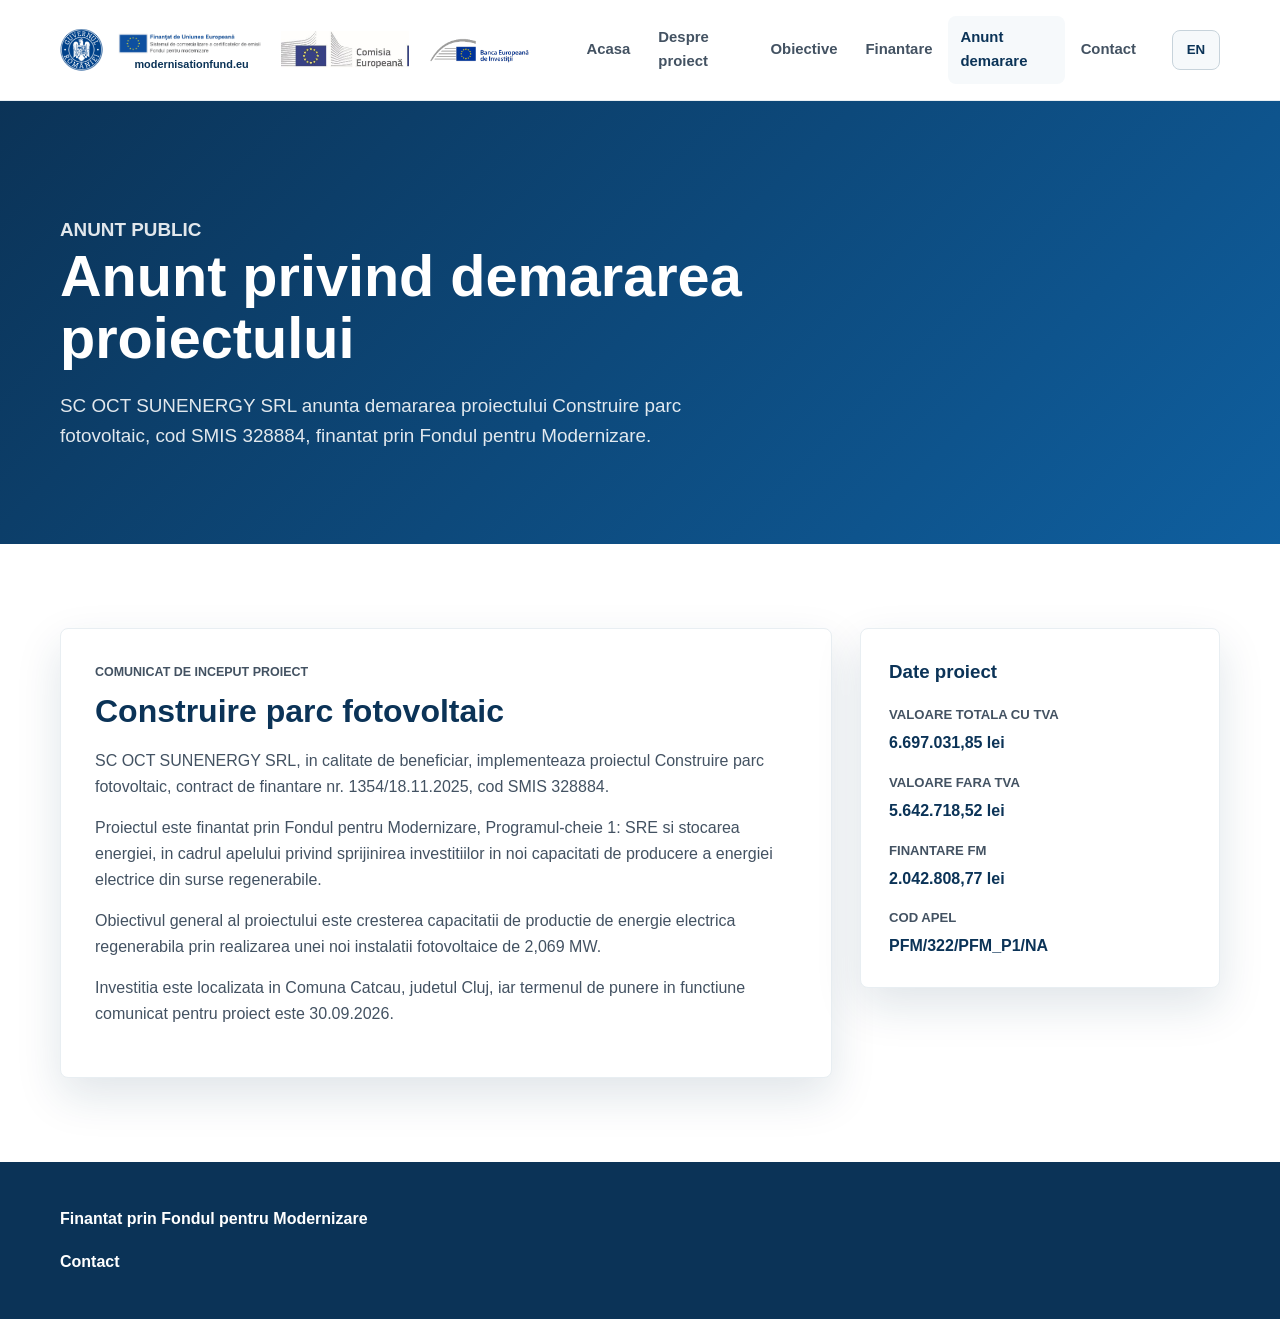
==== anunt-demarare.html @ 60f5744f "Update funding identity and project details" ====
<!doctype html>
<html lang="ro">
  <head>
    <meta charset="utf-8">
    <meta name="viewport" content="width=device-width, initial-scale=1">
    <title>Anunt demarare proiect | Construire parc fotovoltaic</title>
    <meta name="description" content="Anunt privind demararea proiectului Construire parc fotovoltaic, finantat prin Fondul pentru Modernizare.">
    <link rel="stylesheet" href="assets/css/styles.css">
  </head>
  <body>
    <header class="site-header">
      <div class="brand brand-logos" aria-label="Identitate vizuala Fondul pentru Modernizare"><img src="assets/images/logos/guvernul-romaniei.png" alt="Guvernul Romaniei"><a class="fm-mark" href="https://modernisationfund.eu/" target="_blank" rel="noopener"><img src="assets/images/logos/fond-modernizare.png" alt="Fondul pentru Modernizare"><span>modernisationfund.eu</span></a><img src="assets/images/logos/comisia-europeana.jpg" alt="Comisia Europeana"><img src="assets/images/logos/bei.png" alt="Banca Europeana de Investitii"></div>
      <button class="nav-toggle" type="button" aria-expanded="false" aria-controls="main-menu"><span class="sr-only">Deschide meniul</span><span></span><span></span><span></span></button>
      <nav class="main-nav" id="main-menu" aria-label="Navigatie principala">
        <a href="index.html">Acasa</a><a href="despre-proiect.html">Despre proiect</a><a href="obiective.html">Obiective</a><a href="finantare.html">Finantare</a><a href="anunt-demarare.html" aria-current="page">Anunt demarare</a><a href="contact.html">Contact</a>
      </nav>
    </header>
    <main>
      <section class="page-hero">
        <p class="eyebrow">Anunt public</p>
        <h1>Anunt privind demararea proiectului</h1>
        <p>SC OCT SUNENERGY SRL anunta demararea proiectului Construire parc fotovoltaic, cod SMIS 328884, finantat prin Fondul pentru Modernizare.</p>
      </section>
      <section class="section announcement-layout">
        <div class="announcement-card">
          <p class="eyebrow">Comunicat de inceput proiect</p>
          <h2>Construire parc fotovoltaic</h2>
          <p>SC OCT SUNENERGY SRL, in calitate de beneficiar, implementeaza proiectul Construire parc fotovoltaic, contract de finantare nr. 1354/18.11.2025, cod SMIS 328884.</p>
          <p>Proiectul este finantat prin Fondul pentru Modernizare, Programul-cheie 1: SRE si stocarea energiei, in cadrul apelului privind sprijinirea investitiilor in noi capacitati de producere a energiei electrice din surse regenerabile.</p>
          <p>Obiectivul general al proiectului este cresterea capacitatii de productie de energie electrica regenerabila prin realizarea unei noi instalatii fotovoltaice de 2,069 MW.</p>
          <p>Investitia este localizata in Comuna Catcau, judetul Cluj, iar termenul de punere in functiune comunicat pentru proiect este 30.09.2026.</p>
        </div>
        <aside class="announcement-side">
          <h3>Date proiect</h3>
          <dl>
            <dt>Valoare totala cu TVA</dt><dd>6.697.031,85 lei</dd>
            <dt>Valoare fara TVA</dt><dd>5.642.718,52 lei</dd>
            <dt>Finantare FM</dt><dd>2.042.808,77 lei</dd>
            <dt>Cod apel</dt><dd>PFM/322/PFM_P1/NA</dd>
          </dl>
        </aside>
      </section>
    </main>
    <footer class="site-footer">
      <p class="funding-note">Finantat prin Fondul pentru Modernizare</p>
      <nav aria-label="Navigatie secundara"><a href="contact.html">Contact</a></nav>
    </footer>
    <script src="assets/js/main.js"></script>
  </body>
</html>
---- assets/css/styles.css ----
:root {
  --white: #ffffff;
  --green: #1f9d55;
  --green-dark: #13743d;
  --blue: #0f5f9f;
  --blue-dark: #0b3357;
  --gray-50: #f6f9fb;
  --gray-100: #e8eef2;
  --gray-300: #c7d3db;
  --gray-700: #435262;
  --gray-900: #172533;
  --shadow: 0 18px 45px rgba(15, 51, 87, 0.13);
  --radius: 8px;
  --container: 1160px;
}

* {
  box-sizing: border-box;
}

html {
  scroll-behavior: smooth;
}

body {
  margin: 0;
  color: var(--gray-900);
  font-family: Arial, Helvetica, sans-serif;
  line-height: 1.6;
  background: var(--white);
}

img {
  display: block;
  max-width: 100%;
}

a {
  color: inherit;
  text-decoration: none;
}

.sr-only,
.hidden-field {
  position: absolute;
  width: 1px;
  height: 1px;
  padding: 0;
  margin: -1px;
  overflow: hidden;
  clip: rect(0, 0, 0, 0);
  white-space: nowrap;
  border: 0;
}

.site-header {
  position: sticky;
  top: 0;
  z-index: 20;
  display: flex;
  align-items: center;
  justify-content: space-between;
  gap: 24px;
  min-height: 76px;
  padding: 16px max(24px, calc((100vw - var(--container)) / 2));
  background: rgba(255, 255, 255, 0.94);
  border-bottom: 1px solid var(--gray-100);
  backdrop-filter: blur(14px);
}

.brand {
  display: inline-flex;
  align-items: center;
  gap: 10px;
  color: var(--blue-dark);
  font-weight: 700;
}

.brand-logos {
  gap: 14px;
  flex: 0 0 auto;
  max-width: 520px;
  overflow: hidden;
}

.brand-logos img {
  display: block;
  width: auto;
  max-width: 128px;
  height: 42px;
  object-fit: contain;
}

.brand-logos img:last-child {
  max-width: 128px;
}

.brand-logos > img:first-child {
  max-width: 48px;
}

.fm-mark {
  display: grid;
  gap: 2px;
  justify-items: center;
  color: var(--blue-dark);
  font-size: 0.68rem;
  font-weight: 800;
}

.fm-mark img {
  max-width: 150px;
  height: 28px;
}

.fm-mark span {
  line-height: 1;
}

/* Guard against stale cached markup from the removed logo strip. */
.logo-strip {
  display: none !important;
}

.main-nav {
  display: flex;
  align-items: center;
  gap: 4px;
}

.main-nav a {
  padding: 10px 12px;
  border-radius: var(--radius);
  color: var(--gray-700);
  font-weight: 700;
  font-size: 0.93rem;
}

.main-nav a:hover,
.main-nav a[aria-current="page"] {
  color: var(--blue-dark);
  background: var(--gray-50);
}

.nav-toggle {
  display: none;
  width: 44px;
  height: 44px;
  border: 1px solid var(--gray-300);
  border-radius: var(--radius);
  background: var(--white);
}

.nav-toggle span:not(.sr-only) {
  display: block;
  width: 20px;
  height: 2px;
  margin: 4px auto;
  background: var(--blue-dark);
}

.language-toggle {
  min-width: 48px;
  min-height: 40px;
  padding: 8px 12px;
  color: var(--blue-dark);
  background: var(--gray-50);
  border: 1px solid var(--gray-300);
  border-radius: var(--radius);
  font-weight: 800;
  cursor: pointer;
}

.language-toggle:hover {
  color: var(--white);
  background: var(--blue);
  border-color: var(--blue);
}

.hero {
  position: relative;
  min-height: 680px;
  display: grid;
  align-items: end;
  isolation: isolate;
  overflow: hidden;
  background: var(--blue-dark);
}

.hero-media {
  position: absolute;
  inset: 0;
  z-index: -2;
  background-image: url("../images/hero-panouri-fotovoltaice.png");
  background-size: cover;
  background-position: center;
}

.hero::after {
  position: absolute;
  inset: 0;
  z-index: -1;
  content: "";
  background: linear-gradient(90deg, rgba(7, 30, 52, 0.86), rgba(7, 30, 52, 0.42) 58%, rgba(7, 30, 52, 0.12));
}

.hero-content {
  width: min(var(--container), calc(100% - 48px));
  margin: 0 auto;
  padding: 0 0 84px;
  color: var(--white);
}

.hero h1,
.page-hero h1 {
  max-width: 840px;
  margin: 0;
  line-height: 1.08;
  font-size: 3.6rem;
  letter-spacing: 0;
}

.hero-lead,
.page-hero p {
  max-width: 680px;
  margin: 22px 0 0;
  color: rgba(255, 255, 255, 0.88);
  font-size: 1.18rem;
}

.hero-actions {
  display: flex;
  flex-wrap: wrap;
  gap: 14px;
  margin-top: 32px;
}

.button {
  display: inline-flex;
  align-items: center;
  justify-content: center;
  min-height: 48px;
  padding: 12px 20px;
  border: 1px solid transparent;
  border-radius: var(--radius);
  font-weight: 700;
  cursor: pointer;
}

.button-primary {
  color: var(--white);
  background: var(--green);
}

.button-primary:hover {
  background: var(--green-dark);
}

.button-secondary {
  color: var(--white);
  border-color: rgba(255, 255, 255, 0.54);
}

.button-light {
  color: var(--blue-dark);
  background: var(--white);
}

.eyebrow {
  margin: 0 0 10px;
  color: var(--green);
  font-size: 0.78rem;
  font-weight: 800;
  letter-spacing: 0;
  text-transform: uppercase;
}

.section {
  width: min(var(--container), calc(100% - 48px));
  margin: 0 auto;
  padding: 84px 0;
}

.section-soft {
  width: 100%;
  max-width: none;
  padding: 84px max(24px, calc((100vw - var(--container)) / 2));
  background: var(--gray-50);
}

.section-heading {
  max-width: 720px;
  margin-bottom: 32px;
}

.section h2,
.section-soft h2,
.cta-band h2 {
  margin: 0;
  color: var(--blue-dark);
  line-height: 1.18;
  font-size: 2rem;
}

.info-grid,
.cards {
  display: grid;
  grid-template-columns: repeat(4, 1fr);
  gap: 18px;
}

.cards {
  grid-template-columns: repeat(3, 1fr);
}

.info-panel,
.card,
.summary-box,
.funding-card {
  background: var(--white);
  border: 1px solid var(--gray-100);
  border-radius: var(--radius);
  box-shadow: var(--shadow);
}

.summary-box {
  position: relative;
  overflow: hidden;
  padding: 30px;
}

.summary-box::before {
  position: absolute;
  inset: 0 auto 0 0;
  width: 5px;
  content: "";
  background: linear-gradient(180deg, var(--green), var(--blue));
}

.info-panel {
  min-height: 136px;
  padding: 22px;
}

.info-panel span,
.summary-box dt,
.funding-card dt {
  display: block;
  color: var(--gray-700);
  font-size: 0.9rem;
}

.info-panel strong {
  display: block;
  margin-top: 12px;
  color: var(--blue-dark);
  font-size: 1.08rem;
}

.card {
  min-height: 244px;
  padding: 26px;
}

.card-icon {
  display: grid;
  place-items: center;
  width: 44px;
  height: 44px;
  margin-bottom: 18px;
  color: var(--white);
  background: var(--blue);
  border-radius: var(--radius);
  font-weight: 800;
}

.card h3,
.summary-box h3,
.funding-card h3 {
  margin: 0 0 10px;
  color: var(--blue-dark);
  line-height: 1.25;
}

.summary-box h3 {
  margin-bottom: 18px;
  padding-bottom: 16px;
  border-bottom: 1px solid var(--gray-100);
  font-size: 1.35rem;
}

.card p,
.content-page p,
.two-column p,
.funding-layout p {
  margin: 0 0 14px;
  color: var(--gray-700);
}

.cta-band {
  width: min(var(--container), calc(100% - 48px));
  margin: 0 auto 84px;
  display: flex;
  align-items: center;
  justify-content: space-between;
  gap: 24px;
  padding: 34px;
  color: var(--white);
  background: linear-gradient(135deg, var(--blue-dark), var(--blue) 58%, var(--green));
  border-radius: var(--radius);
}

.cta-band .eyebrow,
.cta-band h2 {
  color: var(--white);
}

.page-hero {
  padding: 92px max(24px, calc((100vw - var(--container)) / 2));
  color: var(--white);
  background: linear-gradient(135deg, var(--blue-dark), var(--blue));
}

.page-hero p {
  color: rgba(255, 255, 255, 0.88);
}

.two-column,
.funding-layout,
.contact-layout {
  display: grid;
  grid-template-columns: minmax(0, 1fr) 390px;
  gap: 34px;
  align-items: start;
}

.funding-overview {
  display: grid;
  grid-template-columns: minmax(0, 1fr) 420px;
  gap: 36px;
  align-items: center;
}

.funding-copy {
  max-width: 720px;
}

.funding-media {
  margin: 0;
  overflow: hidden;
  border-radius: var(--radius);
  box-shadow: var(--shadow);
}

.funding-media img {
  width: 100%;
  aspect-ratio: 4 / 3;
  object-fit: cover;
}

.funding-facts {
  display: grid;
  grid-template-columns: repeat(4, 1fr);
  gap: 18px;
}

.detail-list {
  display: grid;
  gap: 14px;
}

.detail-list article {
  padding: 22px 24px;
  background: var(--white);
  border: 1px solid var(--gray-100);
  border-left: 5px solid var(--green);
  border-radius: var(--radius);
  box-shadow: var(--shadow);
}

.detail-list span {
  display: block;
  margin-bottom: 8px;
  color: var(--blue-dark);
  font-size: 0.9rem;
  font-weight: 800;
  text-transform: uppercase;
}

.detail-list p {
  margin: 0;
  color: var(--gray-700);
}

.timeline-list {
  display: grid;
  gap: 14px;
  padding: 0;
  margin: 0;
  counter-reset: activity;
  list-style: none;
}

.timeline-list li {
  position: relative;
  min-height: 72px;
  padding: 20px 20px 20px 72px;
  background: var(--white);
  border: 1px solid var(--gray-100);
  border-radius: var(--radius);
  box-shadow: var(--shadow);
}

.timeline-list li::before {
  position: absolute;
  top: 18px;
  left: 20px;
  display: grid;
  place-items: center;
  width: 34px;
  height: 34px;
  color: var(--white);
  background: var(--green);
  border-radius: 50%;
  counter-increment: activity;
  content: counter(activity);
  font-weight: 800;
}

.indicator-grid {
  display: grid;
  grid-template-columns: repeat(5, 1fr);
  gap: 16px;
}

.indicator-grid article {
  padding: 22px;
  background: var(--white);
  border: 1px solid var(--gray-100);
  border-radius: var(--radius);
  box-shadow: var(--shadow);
}

.indicator-grid span {
  display: inline-flex;
  margin-bottom: 12px;
  padding: 4px 8px;
  color: var(--green-dark);
  background: #eaf7ef;
  border-radius: 999px;
  font-size: 0.78rem;
  font-weight: 800;
}

.indicator-grid strong {
  display: block;
  color: var(--blue-dark);
  font-size: 1.15rem;
}

.indicator-grid p {
  margin: 10px 0 0;
  color: var(--gray-700);
  font-size: 0.94rem;
}

.announcement-layout {
  display: grid;
  grid-template-columns: minmax(0, 1fr) 360px;
  gap: 28px;
  align-items: start;
}

.announcement-card,
.announcement-side {
  background: var(--white);
  border: 1px solid var(--gray-100);
  border-radius: var(--radius);
  box-shadow: var(--shadow);
}

.announcement-card {
  padding: 34px;
}

.announcement-card h2,
.announcement-side h3 {
  margin: 0 0 18px;
  color: var(--blue-dark);
}

.announcement-card p {
  color: var(--gray-700);
}

.announcement-side {
  padding: 28px;
}

.announcement-side dl {
  margin: 0;
}

.announcement-side dt {
  margin-top: 16px;
  color: var(--gray-700);
  font-size: 0.82rem;
  font-weight: 800;
  text-transform: uppercase;
}

.announcement-side dt:first-of-type {
  margin-top: 0;
}

.announcement-side dd {
  margin: 5px 0 0;
  color: var(--blue-dark);
  font-weight: 800;
}

.summary-box dl,
.funding-card dl {
  margin: 0;
}

.funding-card dd {
  margin: 4px 0 18px;
  color: var(--blue-dark);
  font-weight: 800;
}

.summary-box dl {
  display: grid;
}

.summary-box dt {
  margin-top: 16px;
  color: var(--gray-700);
  font-size: 0.78rem;
  font-weight: 800;
  text-transform: uppercase;
}

.summary-box dt:first-of-type {
  margin-top: 0;
}

.summary-box dd {
  margin: 5px 0 0;
  padding-bottom: 16px;
  color: var(--blue-dark);
  border-bottom: 1px solid var(--gray-100);
  font-size: 1.03rem;
  font-weight: 800;
}

.summary-box dd:last-child {
  padding-bottom: 0;
  border-bottom: 0;
}

.check-list {
  display: grid;
  grid-template-columns: repeat(2, 1fr);
  gap: 16px;
  padding: 0;
  margin: 0;
  list-style: none;
}

.check-list li {
  min-height: 82px;
  padding: 18px 18px 18px 46px;
  position: relative;
  background: var(--white);
  border: 1px solid var(--gray-100);
  border-radius: var(--radius);
}

.check-list li::before {
  position: absolute;
  left: 18px;
  color: var(--green);
  content: "+";
  font-weight: 800;
}

.objective-main {
  max-width: 820px;
  margin-bottom: 34px;
  padding: 30px;
  background: var(--gray-50);
  border-left: 5px solid var(--green);
  border-radius: var(--radius);
}

.gallery-grid {
  display: grid;
  grid-template-columns: repeat(2, 1fr);
  gap: 22px;
}

.gallery-item {
  margin: 0;
  overflow: hidden;
  background: var(--white);
  border: 1px solid var(--gray-100);
  border-radius: var(--radius);
  box-shadow: var(--shadow);
}

.gallery-item img,
.placeholder-image {
  aspect-ratio: 16 / 10;
}

.gallery-item img {
  width: 100%;
  height: 100%;
  object-fit: cover;
}

.placeholder-image {
  display: grid;
  place-items: center;
  color: var(--gray-700);
  background: linear-gradient(135deg, var(--gray-50), #eef7f1);
  font-weight: 800;
}

.gallery-item figcaption {
  padding: 14px 16px;
  color: var(--gray-700);
  font-size: 0.95rem;
}

.contact-details {
  padding: 0 0 24px;
}

.contact-list {
  padding: 0;
  margin: 22px 0 0;
  list-style: none;
}

.contact-list li {
  padding: 14px 0;
  border-bottom: 1px solid var(--gray-100);
}

.content-page {
  max-width: 850px;
}

.content-page h2 {
  margin-top: 34px;
}

.site-footer {
  padding: 44px max(24px, calc((100vw - var(--container)) / 2));
  color: var(--white);
  background: var(--blue-dark);
}

.site-footer p {
  max-width: 900px;
  margin: 0 0 18px;
  color: rgba(255, 255, 255, 0.82);
}

.site-footer .funding-note {
  color: var(--white);
  font-weight: 800;
}

.site-footer nav {
  display: flex;
  flex-wrap: wrap;
  gap: 18px;
}

.site-footer a {
  color: var(--white);
  font-weight: 700;
}

@media (max-width: 960px) {
  .nav-toggle {
    display: block;
  }

  .language-toggle {
    margin-left: auto;
  }

  .main-nav {
    position: absolute;
    top: 76px;
    left: 0;
    right: 0;
    display: none;
    flex-direction: column;
    align-items: stretch;
    padding: 10px 24px 24px;
    background: var(--white);
    border-bottom: 1px solid var(--gray-100);
  }

  .main-nav.is-open {
    display: flex;
  }

  .hero {
    min-height: 620px;
  }

  .hero h1,
  .page-hero h1 {
    font-size: 2.6rem;
  }

  .info-grid,
  .cards,
  .check-list,
  .two-column,
  .funding-overview,
  .funding-facts,
  .indicator-grid,
  .announcement-layout,
  .funding-layout,
  .contact-layout {
    grid-template-columns: 1fr 1fr;
  }

  .two-column,
  .funding-layout,
  .contact-layout {
    align-items: stretch;
  }
}

@media (max-width: 680px) {
  .site-header {
    padding-inline: 18px;
  }

  .brand span:last-child {
    max-width: 170px;
  }

  .brand-logos {
    gap: 10px;
    max-width: 270px;
  }

  .brand-logos img {
    max-width: 82px;
    height: 30px;
  }

  .brand-logos img:last-child {
    max-width: 82px;
  }

  .brand-logos > img:first-child {
    max-width: 34px;
  }

  .fm-mark img {
    max-width: 96px;
    height: 22px;
  }

  .fm-mark span {
    display: none;
  }

  .hero {
    min-height: 620px;
  }

  .hero::after {
    background: linear-gradient(180deg, rgba(7, 30, 52, 0.34), rgba(7, 30, 52, 0.88));
  }

  .hero-content,
  .section,
  .cta-band {
    width: calc(100% - 36px);
  }

  .hero-content {
    padding-bottom: 46px;
  }

  .hero h1,
  .page-hero h1 {
    font-size: 2.1rem;
  }

  .hero-lead,
  .page-hero p {
    font-size: 1rem;
  }

  .info-grid,
  .cards,
  .check-list,
  .two-column,
  .funding-overview,
  .funding-facts,
  .indicator-grid,
  .announcement-layout,
  .funding-layout,
  .contact-layout,
  .gallery-grid {
    grid-template-columns: 1fr;
  }

  .section,
  .section-soft {
    padding-top: 58px;
    padding-bottom: 58px;
  }

  .section-soft,
  .page-hero,
  .site-footer {
    padding-left: 18px;
    padding-right: 18px;
  }

  .cta-band {
    flex-direction: column;
    align-items: flex-start;
    margin-bottom: 58px;
    padding: 24px;
  }
}
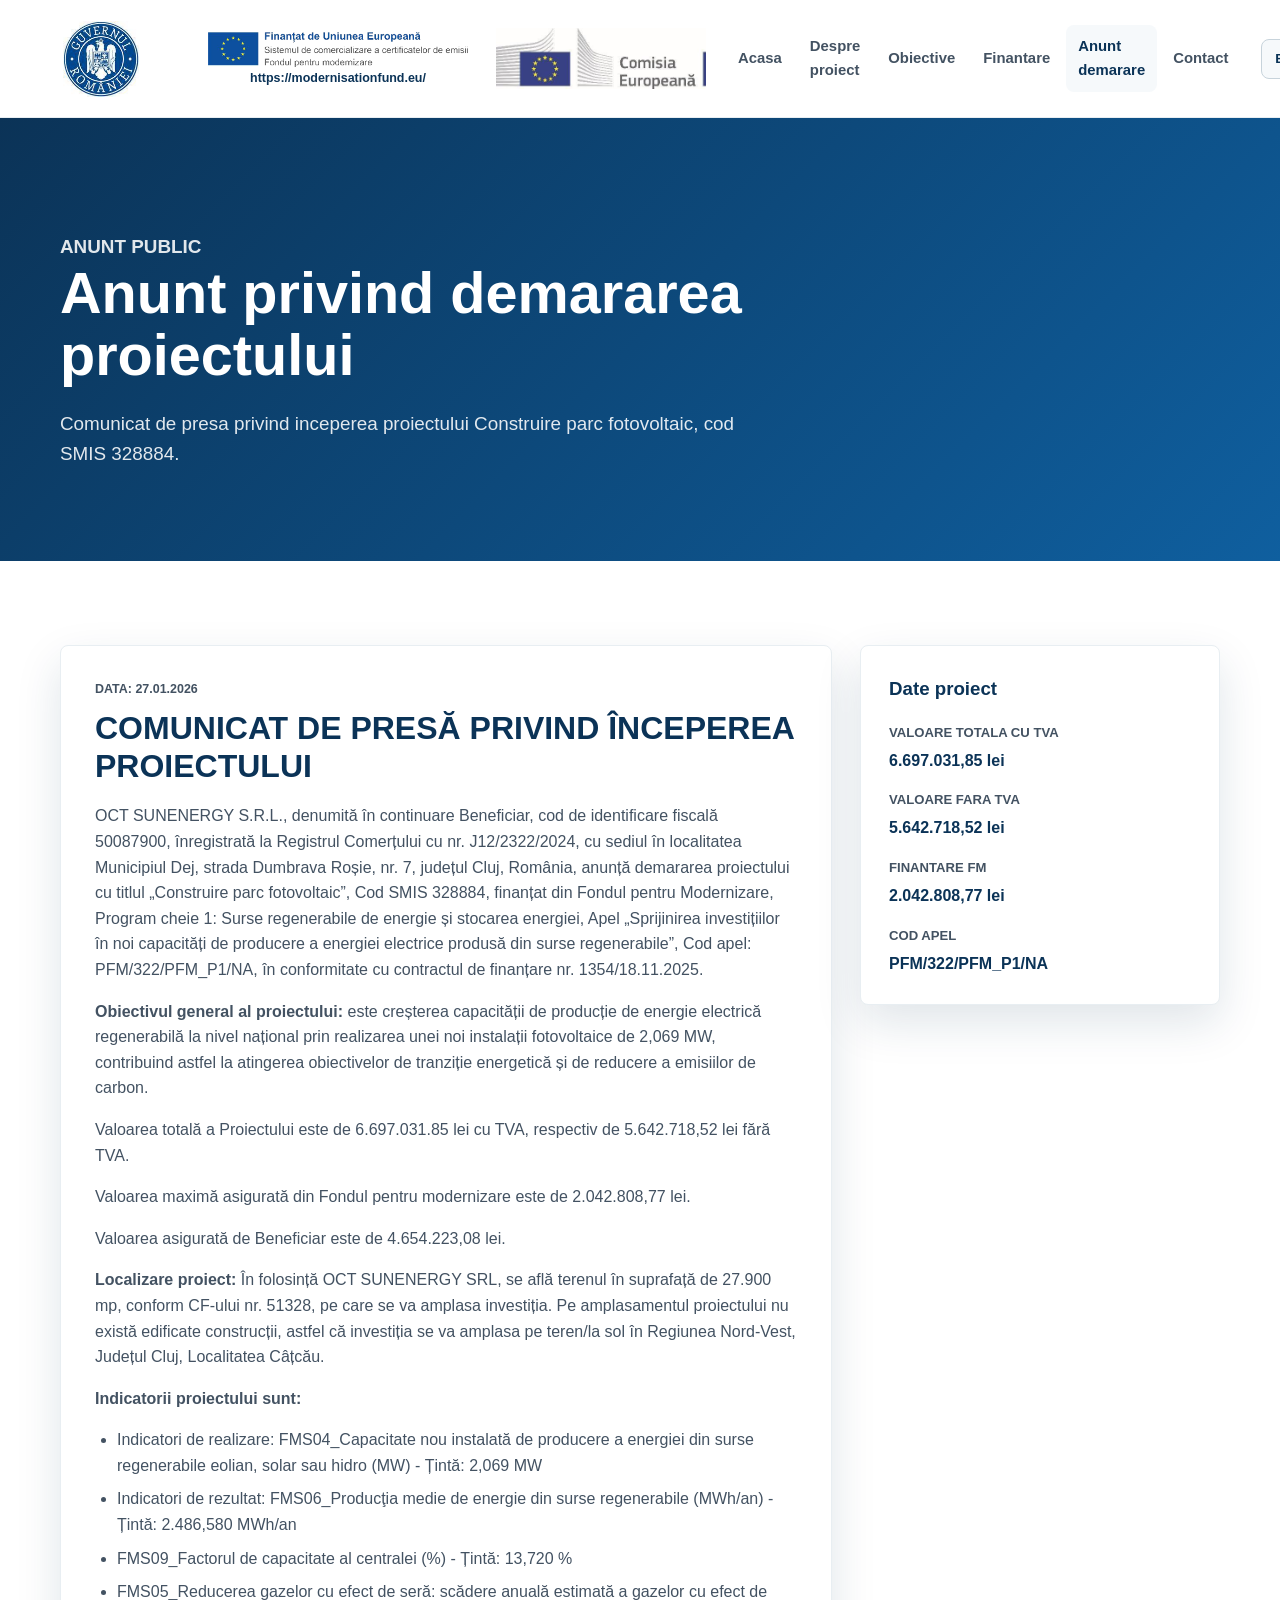
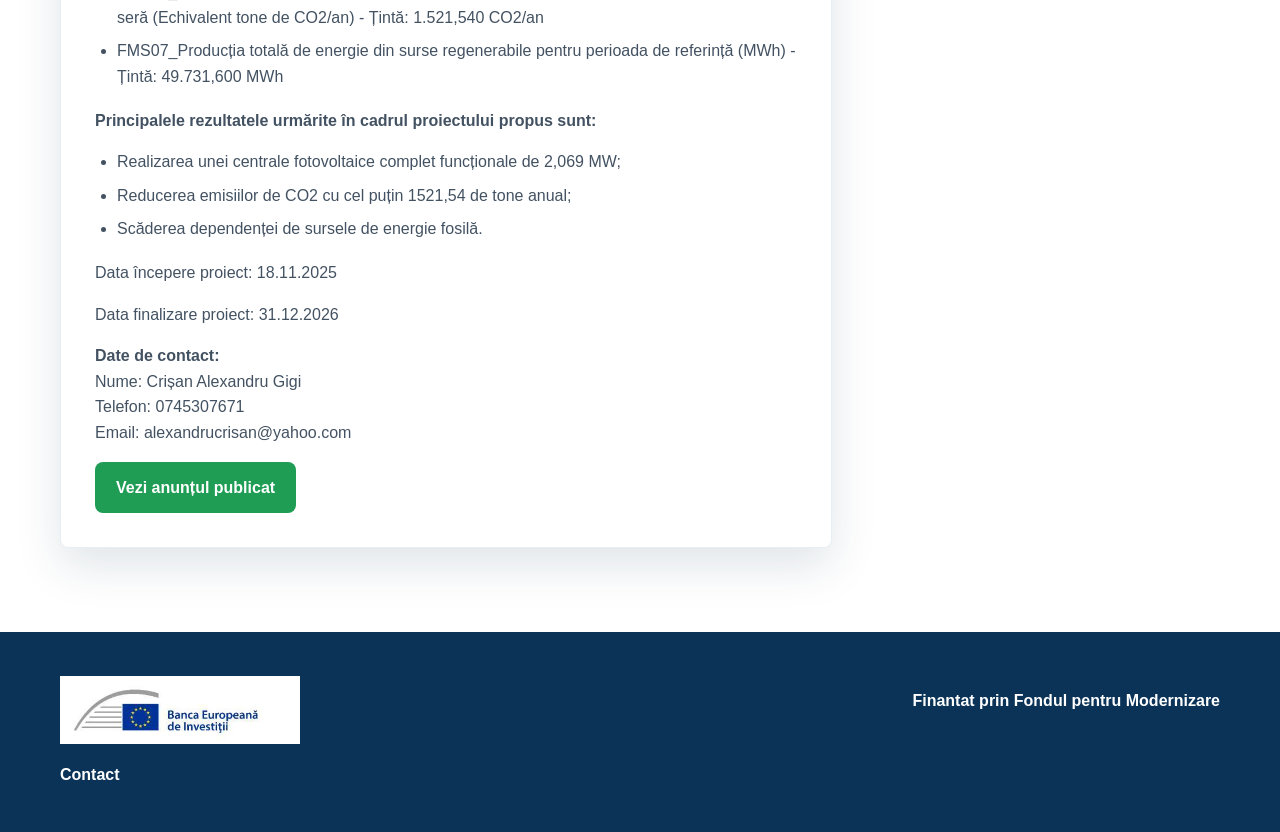
==== commit 1b88bbca: "Align visual identity and launch announcement" ====
--- a/anunt-demarare.html
+++ b/anunt-demarare.html
@@ -9,7 +9,7 @@
   </head>
   <body>
     <header class="site-header">
-      <div class="brand brand-logos" aria-label="Identitate vizuala Fondul pentru Modernizare"><img src="assets/images/logos/guvernul-romaniei.png" alt="Guvernul Romaniei"><a class="fm-mark" href="https://modernisationfund.eu/" target="_blank" rel="noopener"><img src="assets/images/logos/fond-modernizare.png" alt="Fondul pentru Modernizare"><span>modernisationfund.eu</span></a><img src="assets/images/logos/comisia-europeana.jpg" alt="Comisia Europeana"><img src="assets/images/logos/bei.png" alt="Banca Europeana de Investitii"></div>
+      <div class="visual-identity" aria-label="Identitate vizuala Fondul pentru Modernizare"><img class="logo-government" src="assets/images/logos/guvernul-romaniei.jpg" alt="Guvernul Romaniei"><a class="logo-fm" href="https://modernisationfund.eu/" target="_blank" rel="noopener"><img src="assets/images/logos/fond-modernizare-oficial.png" alt="Fondul pentru Modernizare"><span>https://modernisationfund.eu/</span></a><img class="logo-commission" src="assets/images/logos/comisia-europeana.jpg" alt="Comisia Europeana"></div>
       <button class="nav-toggle" type="button" aria-expanded="false" aria-controls="main-menu"><span class="sr-only">Deschide meniul</span><span></span><span></span><span></span></button>
       <nav class="main-nav" id="main-menu" aria-label="Navigatie principala">
         <a href="index.html">Acasa</a><a href="despre-proiect.html">Despre proiect</a><a href="obiective.html">Obiective</a><a href="finantare.html">Finantare</a><a href="anunt-demarare.html" aria-current="page">Anunt demarare</a><a href="contact.html">Contact</a>
@@ -19,16 +19,36 @@
       <section class="page-hero">
         <p class="eyebrow">Anunt public</p>
         <h1>Anunt privind demararea proiectului</h1>
-        <p>SC OCT SUNENERGY SRL anunta demararea proiectului Construire parc fotovoltaic, cod SMIS 328884, finantat prin Fondul pentru Modernizare.</p>
+        <p>Comunicat de presa privind inceperea proiectului Construire parc fotovoltaic, cod SMIS 328884.</p>
       </section>
       <section class="section announcement-layout">
         <div class="announcement-card">
-          <p class="eyebrow">Comunicat de inceput proiect</p>
-          <h2>Construire parc fotovoltaic</h2>
-          <p>SC OCT SUNENERGY SRL, in calitate de beneficiar, implementeaza proiectul Construire parc fotovoltaic, contract de finantare nr. 1354/18.11.2025, cod SMIS 328884.</p>
-          <p>Proiectul este finantat prin Fondul pentru Modernizare, Programul-cheie 1: SRE si stocarea energiei, in cadrul apelului privind sprijinirea investitiilor in noi capacitati de producere a energiei electrice din surse regenerabile.</p>
-          <p>Obiectivul general al proiectului este cresterea capacitatii de productie de energie electrica regenerabila prin realizarea unei noi instalatii fotovoltaice de 2,069 MW.</p>
-          <p>Investitia este localizata in Comuna Catcau, judetul Cluj, iar termenul de punere in functiune comunicat pentru proiect este 30.09.2026.</p>
+          <p class="eyebrow">Data: 27.01.2026</p>
+          <h2>COMUNICAT DE PRESĂ PRIVIND ÎNCEPEREA PROIECTULUI</h2>
+          <p>OCT SUNENERGY S.R.L., denumită în continuare Beneficiar, cod de identificare fiscală 50087900, înregistrată la Registrul Comerțului cu nr. J12/2322/2024, cu sediul în localitatea Municipiul Dej, strada Dumbrava Roșie, nr. 7, județul Cluj, România, anunță demararea proiectului cu titlul „Construire parc fotovoltaic”, Cod SMIS 328884, finanțat din Fondul pentru Modernizare, Program cheie 1: Surse regenerabile de energie și stocarea energiei, Apel „Sprijinirea investițiilor în noi capacități de producere a energiei electrice produsă din surse regenerabile”, Cod apel: PFM/322/PFM_P1/NA, în conformitate cu contractul de finanțare nr. 1354/18.11.2025.</p>
+          <p><strong>Obiectivul general al proiectului:</strong> este creșterea capacității de producție de energie electrică regenerabilă la nivel național prin realizarea unei noi instalații fotovoltaice de 2,069 MW, contribuind astfel la atingerea obiectivelor de tranziție energetică și de reducere a emisiilor de carbon.</p>
+          <p>Valoarea totală a Proiectului este de 6.697.031.85 lei cu TVA, respectiv de 5.642.718,52 lei fără TVA.</p>
+          <p>Valoarea maximă asigurată din Fondul pentru modernizare este de 2.042.808,77 lei.</p>
+          <p>Valoarea asigurată de Beneficiar este de 4.654.223,08 lei.</p>
+          <p><strong>Localizare proiect:</strong> În folosință OCT SUNENERGY SRL, se află terenul în suprafață de 27.900 mp, conform CF-ului nr. 51328, pe care se va amplasa investiția. Pe amplasamentul proiectului nu există edificate construcții, astfel că investiția se va amplasa pe teren/la sol în Regiunea Nord-Vest, Județul Cluj, Localitatea Câțcău.</p>
+          <p><strong>Indicatorii proiectului sunt:</strong></p>
+          <ul>
+            <li>Indicatori de realizare: FMS04_Capacitate nou instalată de producere a energiei din surse regenerabile eolian, solar sau hidro (MW) - Țintă: 2,069 MW</li>
+            <li>Indicatori de rezultat: FMS06_Producţia medie de energie din surse regenerabile (MWh/an) - Țintă: 2.486,580 MWh/an</li>
+            <li>FMS09_Factorul de capacitate al centralei (%) - Țintă: 13,720 %</li>
+            <li>FMS05_Reducerea gazelor cu efect de seră: scădere anuală estimată a gazelor cu efect de seră (Echivalent tone de CO2/an) - Țintă: 1.521,540 CO2/an</li>
+            <li>FMS07_Producția totală de energie din surse regenerabile pentru perioada de referință (MWh) - Țintă: 49.731,600 MWh</li>
+          </ul>
+          <p><strong>Principalele rezultatele urmărite în cadrul proiectului propus sunt:</strong></p>
+          <ul>
+            <li>Realizarea unei centrale fotovoltaice complet funcționale de 2,069 MW;</li>
+            <li>Reducerea emisiilor de CO2 cu cel puțin 1521,54 de tone anual;</li>
+            <li>Scăderea dependenței de sursele de energie fosilă.</li>
+          </ul>
+          <p>Data începere proiect: 18.11.2025</p>
+          <p>Data finalizare proiect: 31.12.2026</p>
+          <p><strong>Date de contact:</strong><br>Nume: Crișan Alexandru Gigi<br>Telefon: 0745307671<br>Email: alexandrucrisan@yahoo.com</p>
+          <a class="button button-primary" href="https://anunt-presa.ro/comunicate-fonduri/comunicat-de-presa-privind-inceperea-proiectului-construire-parc-fotovoltaic-cod-smis-328884.html" target="_blank" rel="noopener">Vezi anunțul publicat</a>
         </div>
         <aside class="announcement-side">
           <h3>Date proiect</h3>
@@ -42,7 +62,7 @@
       </section>
     </main>
     <footer class="site-footer">
-      <p class="funding-note">Finantat prin Fondul pentru Modernizare</p>
+      <div class="footer-identity"><img src="assets/images/logos/bei.jpg" alt="Banca Europeana de Investitii"><p class="funding-note">Finantat prin Fondul pentru Modernizare</p></div>
       <nav aria-label="Navigatie secundara"><a href="contact.html">Contact</a></nav>
     </footer>
     <script src="assets/js/main.js"></script>
--- a/assets/css/styles.css
+++ b/assets/css/styles.css
@@ -57,63 +57,57 @@
   position: sticky;
   top: 0;
   z-index: 20;
-  display: flex;
+  display: grid;
+  grid-template-columns: 1fr auto auto;
   align-items: center;
-  justify-content: space-between;
-  gap: 24px;
-  min-height: 76px;
-  padding: 16px max(24px, calc((100vw - var(--container)) / 2));
-  background: rgba(255, 255, 255, 0.94);
+  gap: 12px 20px;
+  min-height: 118px;
+  padding: 12px max(24px, calc((100vw - var(--container)) / 2));
+  background: rgba(255, 255, 255, 0.97);
   border-bottom: 1px solid var(--gray-100);
   backdrop-filter: blur(14px);
 }
 
-.brand {
-  display: inline-flex;
+.visual-identity {
+  display: grid;
+  grid-template-columns: 120px minmax(260px, 1fr) 210px;
+  gap: 28px;
   align-items: center;
-  gap: 10px;
-  color: var(--blue-dark);
-  font-weight: 700;
-}
-
-.brand-logos {
-  gap: 14px;
-  flex: 0 0 auto;
-  max-width: 520px;
-  overflow: hidden;
-}
-
-.brand-logos img {
+  width: min(100%, 760px);
+}
+
+.visual-identity img {
   display: block;
-  width: auto;
-  max-width: 128px;
-  height: 42px;
+  width: 100%;
+  max-height: 76px;
   object-fit: contain;
 }
 
-.brand-logos img:last-child {
-  max-width: 128px;
-}
-
-.brand-logos > img:first-child {
-  max-width: 48px;
-}
-
-.fm-mark {
-  display: grid;
-  gap: 2px;
+.visual-identity .logo-government {
+  justify-self: start;
+  max-width: 82px;
+}
+
+.visual-identity .logo-commission {
+  justify-self: end;
+}
+
+.logo-fm {
+  display: grid;
+  gap: 5px;
   justify-items: center;
   color: var(--blue-dark);
-  font-size: 0.68rem;
-  font-weight: 800;
-}
-
-.fm-mark img {
-  max-width: 150px;
-  height: 28px;
-}
-
-.fm-mark span {
+  text-align: center;
+  font-size: 0.78rem;
+  font-weight: 800;
+}
+
+.logo-fm img {
+  max-width: 360px;
+  max-height: 66px;
+}
+
+.logo-fm span {
   line-height: 1;
 }
 
@@ -125,6 +119,7 @@
 .main-nav {
   display: flex;
   align-items: center;
+  justify-content: flex-end;
   gap: 4px;
 }
 
@@ -593,6 +588,14 @@
   color: var(--gray-700);
 }
 
+.announcement-card ul {
+  display: grid;
+  gap: 8px;
+  margin: 0 0 18px;
+  padding-left: 22px;
+  color: var(--gray-700);
+}
+
 .announcement-side {
   padding: 28px;
 }
@@ -775,6 +778,20 @@
   font-weight: 800;
 }
 
+.footer-identity {
+  display: flex;
+  align-items: center;
+  justify-content: space-between;
+  gap: 24px;
+  margin-bottom: 18px;
+}
+
+.footer-identity img {
+  width: min(240px, 48vw);
+  height: auto;
+  object-fit: contain;
+}
+
 .site-footer nav {
   display: flex;
   flex-wrap: wrap;
@@ -797,7 +814,7 @@
 
   .main-nav {
     position: absolute;
-    top: 76px;
+    top: 118px;
     left: 0;
     right: 0;
     display: none;
@@ -844,37 +861,40 @@
 @media (max-width: 680px) {
   .site-header {
     padding-inline: 18px;
-  }
-
-  .brand span:last-child {
-    max-width: 170px;
-  }
-
-  .brand-logos {
+    grid-template-columns: 1fr auto auto;
+    min-height: 112px;
+  }
+
+  .visual-identity {
+    grid-template-columns: 42px minmax(112px, 1fr) 92px;
     gap: 10px;
-    max-width: 270px;
-  }
-
-  .brand-logos img {
-    max-width: 82px;
-    height: 30px;
-  }
-
-  .brand-logos img:last-child {
-    max-width: 82px;
-  }
-
-  .brand-logos > img:first-child {
-    max-width: 34px;
-  }
-
-  .fm-mark img {
-    max-width: 96px;
-    height: 22px;
-  }
-
-  .fm-mark span {
-    display: none;
+  }
+
+  .visual-identity .logo-government {
+    max-width: 40px;
+  }
+
+  .visual-identity img {
+    max-height: 44px;
+  }
+
+  .logo-fm {
+    gap: 2px;
+    font-size: 0.58rem;
+  }
+
+  .logo-fm img {
+    max-width: 148px;
+    max-height: 34px;
+  }
+
+  .main-nav {
+    top: 112px;
+  }
+
+  .footer-identity {
+    flex-direction: column;
+    align-items: flex-start;
   }
 
   .hero {
